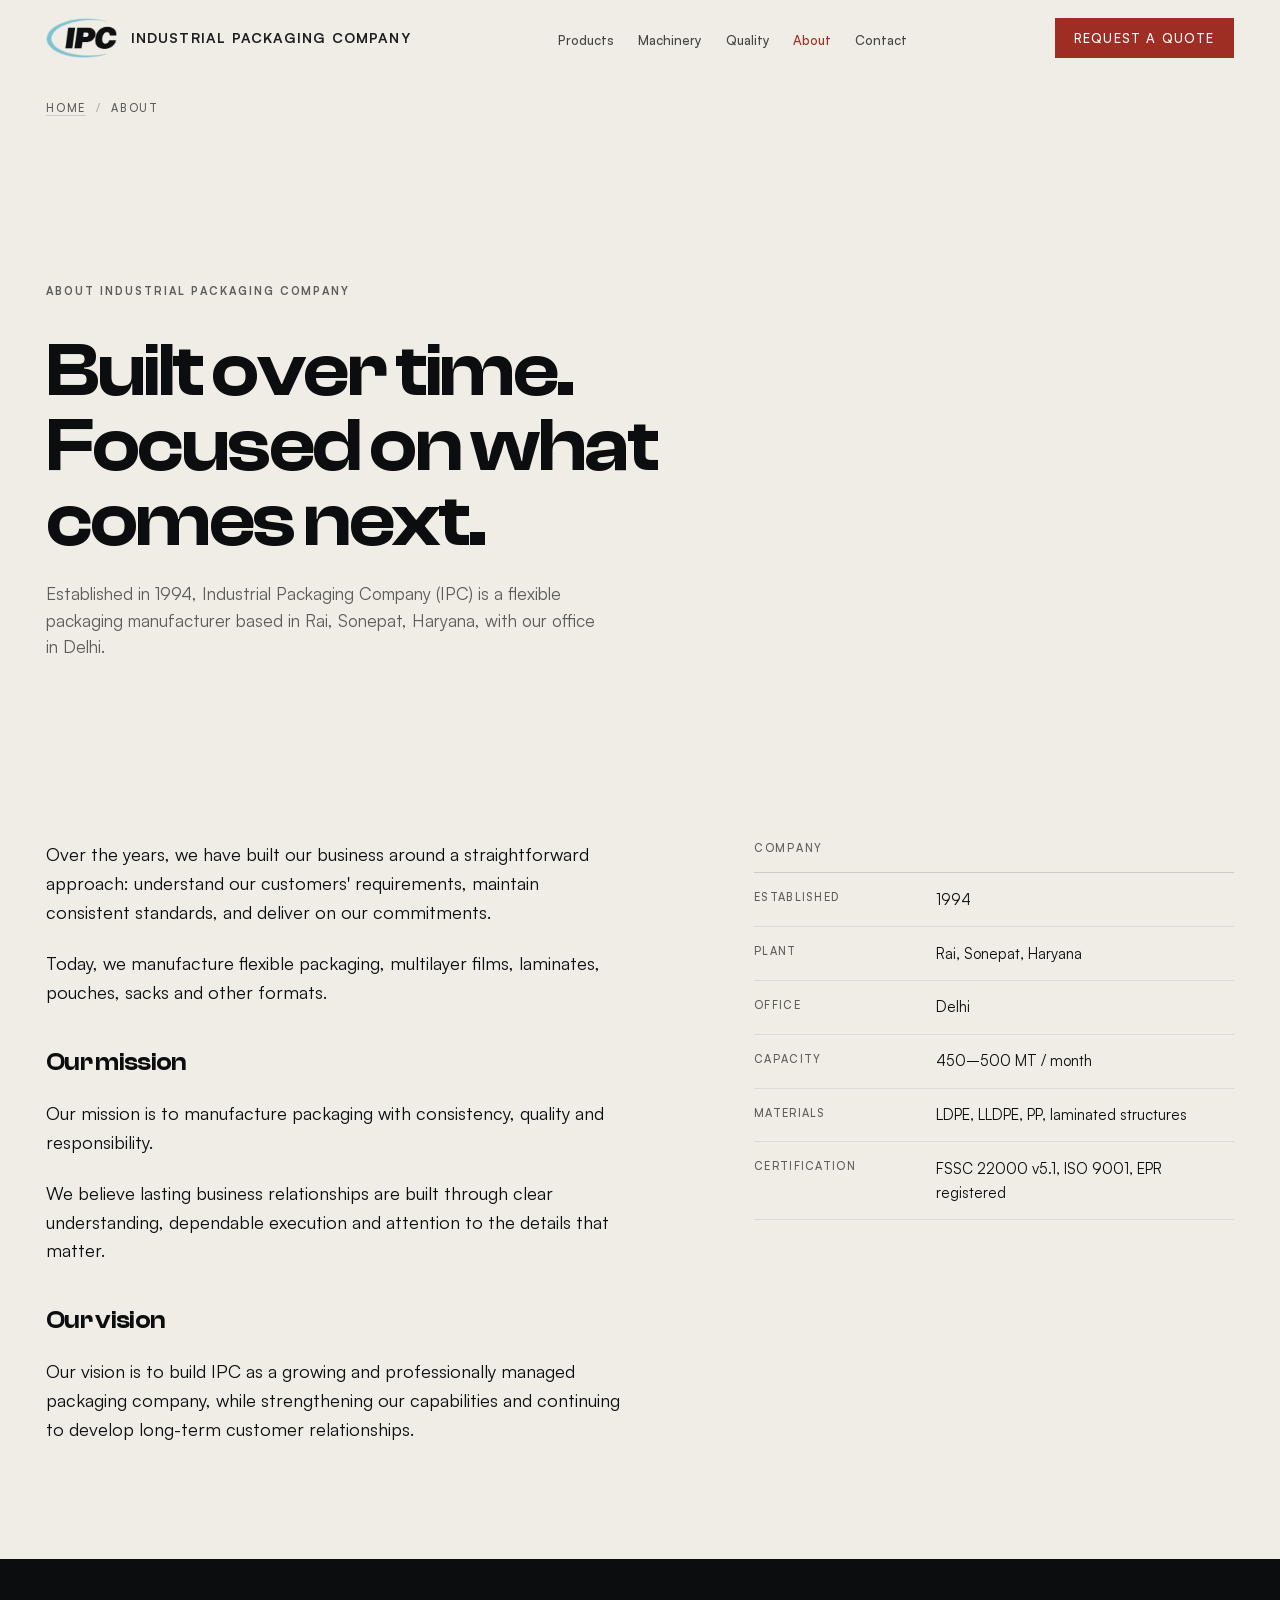
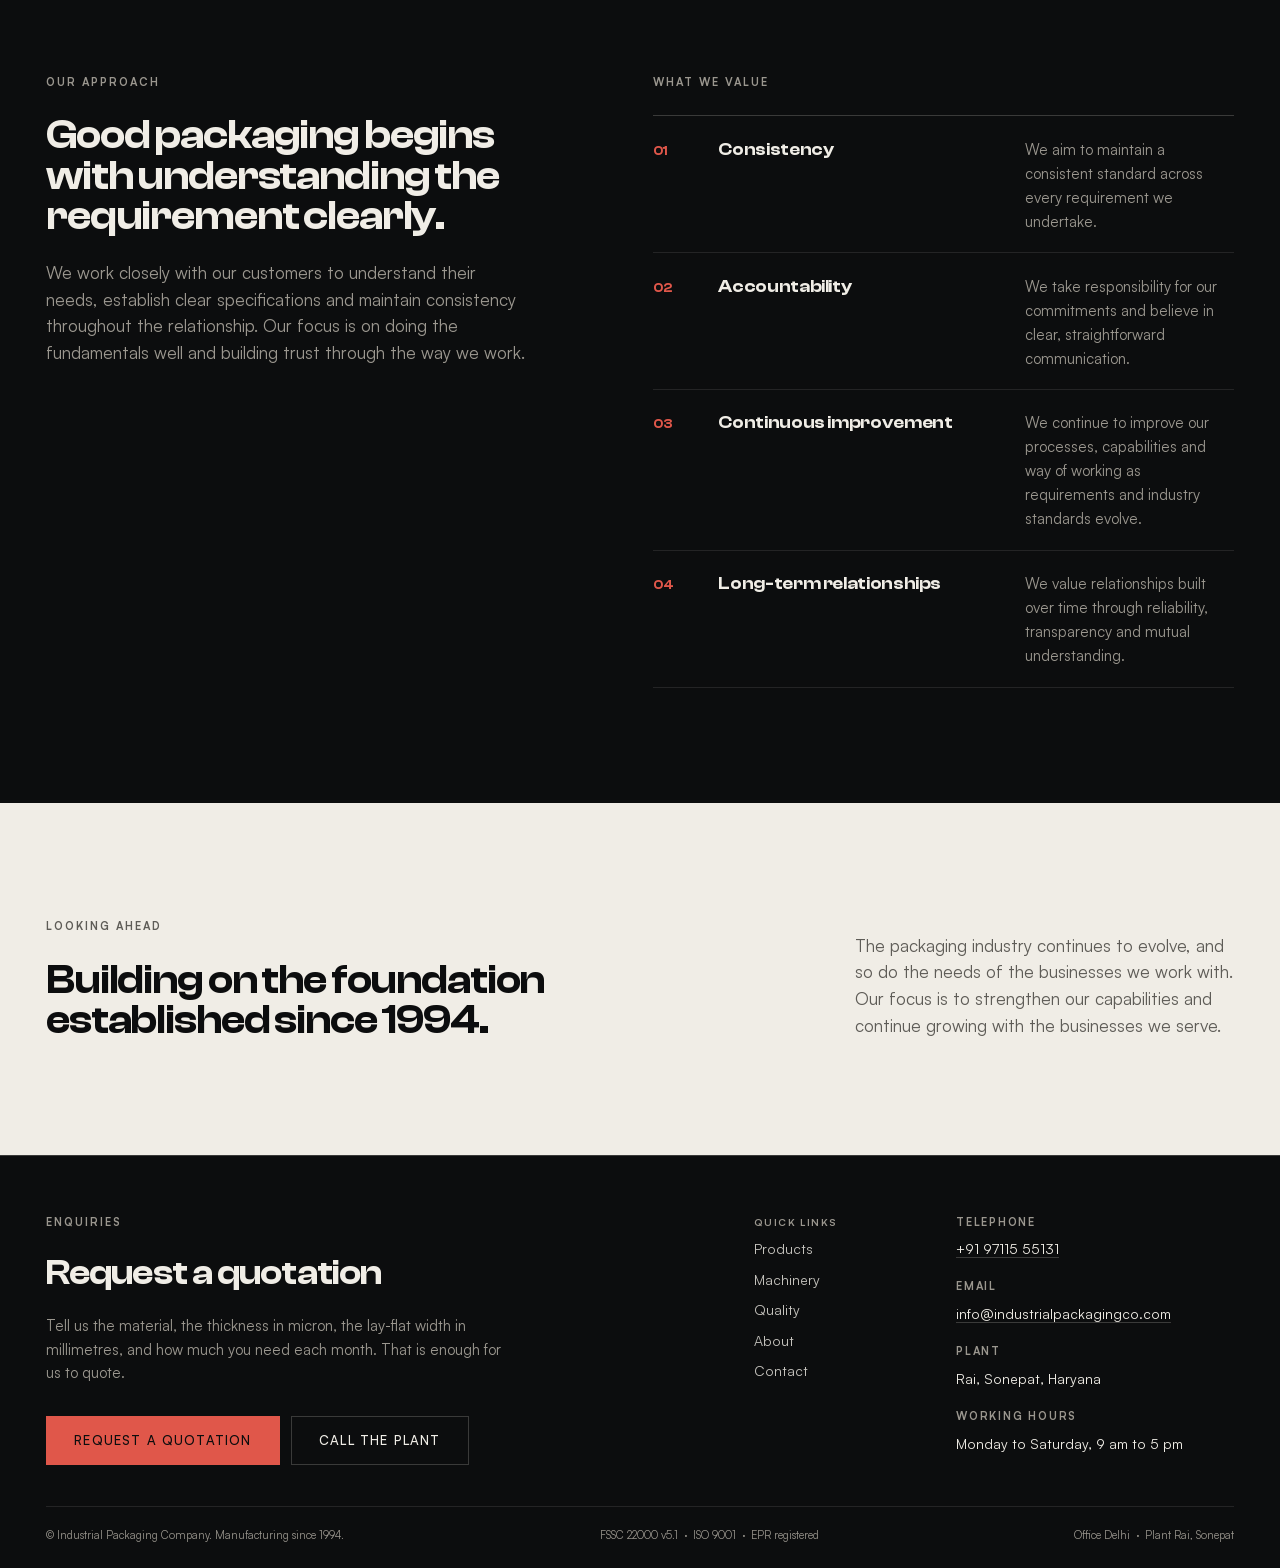
==== about/index.html @ 9cf0a2ac "Add files via upload website files" ====
<!doctype html>
<html lang="en" data-nav="bone">
<head>
<meta charset="utf-8">
<meta name="viewport" content="width=device-width,initial-scale=1">
<title>About — Flexible Packaging Manufacturer Since 1994</title>
<meta name="description" content="Industrial Packaging Company has made flexible packaging since 1994, from a plant in Haryana with an office in Delhi.">
<link rel="canonical" href="https://www.industrialpackagingco.com/about/">
<meta property="og:type" content="website">
<meta property="og:site_name" content="Industrial Packaging Company">
<meta property="og:title" content="About — Flexible Packaging Manufacturer Since 1994">
<meta property="og:description" content="Industrial Packaging Company has made flexible packaging since 1994, from a plant in Haryana with an office in Delhi.">
<meta property="og:url" content="https://www.industrialpackagingco.com/about/">
<meta property="og:image" content="https://www.industrialpackagingco.com/assets/img/og.jpg">
<meta name="twitter:card" content="summary_large_image">
<meta name="theme-color" content="#0C0D0E">
<link rel="icon" href="/assets/img/favicon.svg" type="image/svg+xml">
<link rel="preload" href="/assets/fonts/clash-600.woff2" as="font" type="font/woff2" crossorigin>
<link rel="preload" href="/assets/fonts/satoshi-400.woff2" as="font" type="font/woff2" crossorigin>
<link rel="stylesheet" href="/assets/css/main.css">
<script>document.documentElement.className+=" js";setTimeout(function(){if(!window.__ipc)document.documentElement.classList.remove("js")},2500)</script>
<script type="application/ld+json">{"@context": "https://schema.org", "@type": "AboutPage", "name": "About", "url": "https://www.industrialpackagingco.com/about/", "description": "Flexible packaging manufacturer at Rai, Haryana since 1994.", "isPartOf": {"@type": "WebSite", "name": "Industrial Packaging Company", "url": "https://www.industrialpackagingco.com/"}, "about": {"@type": "Organization", "name": "Industrial Packaging Company", "telephone": "+919711555131", "email": "info@industrialpackagingco.com", "address": {"@type": "PostalAddress", "streetAddress": "Rai Industrial Estate", "addressLocality": "Sonepat", "addressRegion": "Haryana", "postalCode": "131029", "addressCountry": "IN"}}}</script><script type="application/ld+json">{"@context": "https://schema.org", "@type": "BreadcrumbList", "itemListElement": [{"@type": "ListItem", "position": 1, "name": "Home", "item": "https://www.industrialpackagingco.com/"}, {"@type": "ListItem", "position": 2, "name": "About", "item": "https://www.industrialpackagingco.com/about/"}]}</script>
</head>
<body>
<a class="skip" href="#main">Skip to content</a>
<header class="nav" id="nav">
  <div class="nav__in">
    <a class="brand" href="/" data-brand aria-label="Industrial Packaging Company &mdash; home">
      <span class="brand__mark">
        <img class="brand__swoosh" src="/assets/img/logo-swoosh.png" alt="" width="186"
             height="105" decoding="async">
        <img class="brand__d" src="/assets/img/logo-letters-dark.png" alt="" width="186"
             height="105" decoding="async">
        <img class="brand__l" src="/assets/img/logo-letters-light.png" alt="" width="186"
             height="105" decoding="async">
      </span>
      <small>Industrial Packaging Company</small></a>
    <nav aria-label="Primary"><ul class="nav__links"><li><a href="/products/">Products</a></li><li><a href="/machinery/">Machinery</a></li><li><a href="/quality/">Quality</a></li><li><a href="/about/" aria-current="page">About</a></li><li><a href="/contact/">Contact</a></li></ul></nav>
    <a class="btn btn--fill nav__cta" href="/contact/#enquiry">Request a quote</a>
    <button class="nav__burger" type="button" aria-expanded="false" aria-controls="navpanel">
      <span class="bars" aria-hidden="true"></span><span class="txt">Menu</span>
    </button>
  </div>
  <div class="nav__panel" id="navpanel">
    <p class="nav__head">Products</p>
    <ul><li><a href="/products/#flexible-packaging">Flexible Packaging</a></li><li><a href="/products/#ldpe-films">LDPE Films</a></li><li><a href="/products/#poly-films">Poly Films</a></li><li><a href="/products/#shrink-films">Shrink Films</a></li><li><a href="/products/#laminated-films">Laminated Films</a></li><li><a href="/products/#custom-packaging">Custom Packaging</a></li></ul>
    <p class="nav__head">Company</p>
    <ul><li><a href="/machinery/">Machinery</a></li><li><a href="/quality/">Quality</a></li><li><a href="/about/">About</a></li><li><a href="/contact/">Contact</a></li></ul>
    <a class="btn btn--fill" href="/contact/#enquiry">Request a quote <span aria-hidden="true">&rarr;</span></a>
  </div>
</header><main id="main" tabindex="-1"><div class="wrap"><p class="crumb"><a href="/">Home</a><i aria-hidden="true">/</i>About</p></div>
  <section class="phead" data-tone="bone">
    <div class="wrap g12">
      <div class="c1-7">
        <p class="eyebrow">About Industrial Packaging Company</p>
        <h1 data-rev>Built over time. Focused on what comes next.</h1>
        <p class="lead" data-rev>Established in 1994, Industrial Packaging Company (IPC) is a flexible packaging manufacturer based in Rai, Sonepat, Haryana, with our office in Delhi.</p>
      </div>
      
    </div>
  </section>
  <section class="sec" data-tone="bone">
    <div class="wrap g12" style="row-gap:3rem">
      <div class="c1-6 prose" data-rev-group>
        <p>Over the years, we have built our business around a straightforward approach:
          understand our customers' requirements, maintain consistent standards, and deliver on
          our commitments.</p>
        <p>Today, we manufacture flexible packaging, multilayer films, laminates, pouches, sacks
          and other formats.</p>
        <h2>Our mission</h2>
        <p>Our mission is to manufacture packaging with consistency, quality and responsibility.</p>
        <p>We believe lasting business relationships are built through clear understanding,
          dependable execution and attention to the details that matter.</p>
        <h2>Our vision</h2>
        <p>Our vision is to build IPC as a growing and professionally managed packaging company,
          while strengthening our capabilities and continuing to develop long-term customer
          relationships.</p>
      </div>
      <div class="c8-12">
        <table class="dt" data-rev><caption>Company</caption><tbody>
          <tr><th scope="row">Established</th><td>1994</td></tr>
          <tr><th scope="row">Plant</th><td>Rai, Sonepat, Haryana</td></tr>
          <tr><th scope="row">Office</th><td>Delhi<!-- PLACEHOLDER: full registered office address --></td></tr>
          <tr><th scope="row">Capacity</th><td>450–500 MT / month</td></tr>
          <tr><th scope="row">Materials</th><td>LDPE, LLDPE, PP, laminated structures</td></tr>
          <tr><th scope="row">Certification</th><td>FSSC 22000 v5.1, ISO 9001, EPR registered</td></tr>
        </tbody></table>
      </div>
    </div>
  </section>
  <section class="sec" data-tone="ink" aria-labelledby="appr-h">
    <div class="wrap g12" style="row-gap:3rem">
      <div class="c1-5">
        <p class="eyebrow" data-rev>Our approach</p>
        <h2 id="appr-h" data-rev style="font-size:var(--f-l)">Good packaging begins with
          understanding the requirement clearly.</h2>
        <p class="lead" data-rev style="margin-top:1.5rem">We work closely with our customers
          to understand their needs, establish clear specifications and maintain consistency
          throughout the relationship. Our focus is on doing the fundamentals well and building
          trust through the way we work.</p>
      </div>
      <div class="c7-12">
        <p class="eyebrow" data-rev>What we value</p>
        <ul class="ind" data-rev-group><li data-rev><i>01</i><b>Consistency</b><span>We aim to maintain a consistent standard across every requirement we undertake.</span></li><li data-rev><i>02</i><b>Accountability</b><span>We take responsibility for our commitments and believe in clear, straightforward communication.</span></li><li data-rev><i>03</i><b>Continuous improvement</b><span>We continue to improve our processes, capabilities and way of working as requirements and industry standards evolve.</span></li><li data-rev><i>04</i><b>Long-term relationships</b><span>We value relationships built over time through reliability, transparency and mutual understanding.</span></li></ul>
      </div>
    </div>
  </section>
  <section class="sec" data-tone="bone" aria-labelledby="ahead-h">
    <div class="wrap g12">
      <div class="c1-7">
        <p class="eyebrow" data-rev>Looking ahead</p>
        <h2 id="ahead-h" data-rev style="font-size:var(--f-l)">Building on the foundation
          established since 1994.</h2>
      </div>
      <div class="c9-12" style="align-self:end">
        <p class="lead" data-rev>The packaging industry continues to evolve, and so do the needs
          of the businesses we work with. Our focus is to strengthen our capabilities and
          continue growing with the businesses we serve.</p>
      </div>
    </div>
  </section></main>
<footer class="foot" data-tone="ink">
  <div class="wrap">
    <div class="g12 foot__top">
      <div class="c1-7">
        <p class="eyebrow">Enquiries</p>
        <h2 class="foot__h">Request a quotation</h2>
        <p class="lead">Tell us the material, the thickness in micron, the lay-flat width in
          millimetres, and how much you need each month. That is enough for us to quote.</p>
        <div class="btn-row" style="margin-top:2rem">
          <a class="btn btn--fill" href="/contact/#enquiry">Request a quotation</a>
          <a class="btn btn--line" href="tel:+919711555131">Call the plant</a>
        </div>
      </div>
      <div class="c8-10 foot__links">
        <span class="foot__lab">Quick links</span>
        <ul><li><a href="/products/">Products</a></li><li><a href="/machinery/">Machinery</a></li><li><a href="/quality/">Quality</a></li><li><a href="/about/">About</a></li><li><a href="/contact/">Contact</a></li></ul>
      </div>
      <div class="c10-13 foot__meta">
        <div><span>Telephone</span>
          <a href="tel:+919711555131">+91 97115 55131</a></div>
        <div><span>Email</span>
          <a href="mailto:info@industrialpackagingco.com">info@industrialpackagingco.com</a></div>
        <div><span>Plant</span>Rai, Sonepat, Haryana</div>
        <div><span>Working hours</span>Monday to Saturday, 9 am to 5 pm</div>
      </div>
    </div>
    <div class="foot__base">
      <span>&copy; Industrial Packaging Company. Manufacturing since 1994.</span>
      <span>FSSC 22000 v5.1 &nbsp;·&nbsp; ISO 9001 &nbsp;·&nbsp; EPR registered</span>
      <span>Office Delhi &nbsp;·&nbsp; Plant Rai, Sonepat</span>
    </div>
  </div>
</footer>
<script src="/assets/js/vendor/lenis.min.js" defer></script>
<script src="/assets/js/vendor/gsap.min.js" defer></script>
<script src="/assets/js/vendor/ScrollTrigger.min.js" defer></script>
<script src="/assets/js/main.js" defer></script>
</body></html>
---- assets/css/main.css ----
/* ══════════════════════════════════════════════════════════════════════════
   INDUSTRIAL PACKAGING COMPANY — Bold Contemporary
   Ink and bone at full contrast, one deep red. Clash Display for the
   statements, Satoshi for reading. Tone is a property of a section, so the
   light/dark rhythm survives with JavaScript switched off entirely.
   ══════════════════════════════════════════════════════════════════════════ */

@font-face{font-family:"D";src:url("../fonts/clash-600.woff2") format("woff2");font-weight:600;font-display:swap}
@font-face{font-family:"D";src:url("../fonts/clash-700.woff2") format("woff2");font-weight:700;font-display:swap}
@font-face{font-family:"T";src:url("../fonts/satoshi-400.woff2") format("woff2");font-weight:400;font-display:swap}
@font-face{font-family:"T";src:url("../fonts/satoshi-500.woff2") format("woff2");font-weight:500;font-display:swap}
@font-face{font-family:"T";src:url("../fonts/satoshi-700.woff2") format("woff2");font-weight:700;font-display:swap}

:root{
  --ink:#0C0D0E; --bone:#F0EDE6; --red:#B5342B; --ash:#8B8880;
  --bg:var(--bone); --fg:var(--ink); --dim:#5E5C57; --accent:#9E2D24; --on-accent:#FFF;
  --rule:rgba(12,13,14,.15); --rule-2:rgba(12,13,14,.08); --wash:rgba(12,13,14,.04);
  --pad:clamp(1.25rem,3.6vw,4rem); --maxw:1720px; --gap:clamp(1rem,2vw,2.25rem);
  --nav-h:76px; --ease:cubic-bezier(.16,1,.3,1);
  --f-mega:clamp(2.75rem,7.2vw,7.25rem);
  --f-xl:clamp(2.25rem,5.2vw,5rem);
  --f-l:clamp(1.75rem,3.2vw,3rem);
  --f-m:clamp(1.25rem,1.9vw,1.75rem);
  --f-s:clamp(1.0625rem,1.35vw,1.25rem);
}
[data-tone="ink"]{--bg:var(--ink);--fg:var(--bone);--dim:#9B978F;--accent:#E0574A;
  --on-accent:var(--ink);--rule:rgba(240,237,230,.2);--rule-2:rgba(240,237,230,.1);
  --wash:rgba(240,237,230,.05)}

*,*::before,*::after{box-sizing:border-box}
html{-webkit-text-size-adjust:100%}
html.lenis,html.lenis body{height:auto}
.lenis.lenis-smooth{scroll-behavior:auto!important}
body{margin:0;background:var(--bone);color:var(--ink);
  font-family:"T",system-ui,-apple-system,sans-serif;font-size:1.0625rem;line-height:1.6;
  -webkit-font-smoothing:antialiased;overflow-x:hidden}
@media (min-width:1200px){body{font-size:1.125rem}}
img,svg{display:block;max-width:100%}img{height:auto}
a{color:inherit}
[data-tone]{background:var(--bg);color:var(--fg)}

/* ── layout ─────────────────────────────────────────────────────────────── */
.wrap{max-width:var(--maxw);margin:0 auto;padding-inline:var(--pad)}
.g12{display:grid;grid-template-columns:repeat(12,minmax(0,1fr));column-gap:var(--gap)}
.c1-3{grid-column:1/4}.c1-4{grid-column:1/5}.c1-5{grid-column:1/6}.c1-6{grid-column:1/7}
.c1-7{grid-column:1/8}.c1-8{grid-column:1/9}.c1-12{grid-column:1/13}
.c4-8{grid-column:4/9}.c5-8{grid-column:5/9}.c5-12{grid-column:5/13}.c6-12{grid-column:6/13}
.c7-12{grid-column:7/13}.c8-12{grid-column:8/13}.c9-12{grid-column:9/13}
.c8-10{grid-column:8/10}.c10-13{grid-column:10/13}
@media (max-width:900px){
  .c1-3,.c1-4,.c1-5,.c1-6,.c1-7,.c1-8,.c4-8,.c5-8,.c5-12,.c6-12,.c7-12,.c8-10,.c8-12,
  .c9-12,.c10-13{grid-column:1/13}
  .g12{row-gap:2rem}
}
.sec{padding-block:clamp(4.5rem,9vw,9rem);position:relative}
.sec--sm{padding-block:clamp(3.25rem,6vw,6rem)}
.sec--flush{padding-block:0}
section[id],main[id],.blk[id]{scroll-margin-top:5rem}
main:focus{outline:none}
hr.rule{height:1px;background:var(--rule);border:0;margin:0}

/* ── type ───────────────────────────────────────────────────────────────── */
h1,h2,h3,h4{font-family:"D",system-ui,sans-serif;margin:0;font-weight:600;
  letter-spacing:-.022em;line-height:.98;text-wrap:balance}
.mega{font-size:var(--f-mega);letter-spacing:-.032em;line-height:.92}
h1{font-size:var(--f-xl);letter-spacing:-.028em}
h2{font-size:var(--f-xl);letter-spacing:-.028em}
h3{font-size:var(--f-m);letter-spacing:-.018em;line-height:1.08}
h4{font-family:"T";font-weight:700;font-size:1.0625rem;letter-spacing:-.008em;line-height:1.3}
p{margin:0 0 1.25em;max-width:58ch}p:last-child{margin-bottom:0}
strong,b{font-weight:700}
.lead{font-size:var(--f-s);color:var(--dim);max-width:46ch;line-height:1.55}
.eyebrow{font-family:"T";font-size:.6875rem;font-weight:700;letter-spacing:.18em;
  text-transform:uppercase;color:var(--dim);margin:0 0 1.5rem;display:block}
h2+.lead,h3+.lead,h2+p,h3+p{margin-top:1.5rem}
.s-head{margin-bottom:clamp(2.75rem,4.5vw,4.5rem)}
.num{font-family:"D";font-weight:600;font-size:.875rem;color:var(--accent);display:block}
.dim{color:var(--dim)}.acc{color:var(--accent)}
a:focus-visible,button:focus-visible,input:focus-visible,select:focus-visible,
textarea:focus-visible,[tabindex]:focus-visible{outline:2px solid var(--accent);outline-offset:3px}

/* placeholder marking */
[data-placeholder]{border-bottom:1px dotted var(--accent);text-underline-offset:3px}
.badge{position:fixed;right:0;bottom:0;z-index:120;pointer-events:none;
  font-family:"T";font-size:.5625rem;font-weight:500;letter-spacing:.11em;text-transform:uppercase;
  background:var(--ink);color:rgba(240,237,230,.82);border-left:3px solid var(--red);
  padding:.45rem .7rem;line-height:1;white-space:nowrap}
@media (max-width:560px){.badge{font-size:.5rem;padding:.4rem .55rem}}

/* ── buttons ────────────────────────────────────────────────────────────── */
.btn{display:inline-flex;align-items:center;gap:.75rem;font-family:"T";font-size:.8125rem;
  font-weight:500;letter-spacing:.09em;text-transform:uppercase;text-decoration:none;
  padding:1.05rem 1.7rem;border:1.5px solid transparent;line-height:1;cursor:pointer;
  transition:background-color .2s,color .2s,border-color .2s}
.btn--fill{background:var(--accent);color:var(--on-accent);border-color:var(--accent)}
.btn--fill:hover{background:var(--fg);border-color:var(--fg);color:var(--bg)}
.btn--line{border-color:var(--rule);background:transparent;color:inherit}
.btn--line:hover{border-color:var(--fg)}
.btn-row{display:flex;flex-wrap:wrap;gap:.7rem}
.lk{font-family:"T";font-size:.8125rem;font-weight:500;letter-spacing:.09em;text-transform:uppercase;
  text-decoration:none;border-bottom:1.5px solid var(--rule);padding-bottom:.3rem;
  display:inline-flex;gap:.6rem;align-items:center;transition:color .2s,border-color .2s}
.lk:hover{color:var(--accent);border-color:var(--accent)}

/* ── nav ────────────────────────────────────────────────────────────────── */
.skip{position:absolute;left:1rem;top:.5rem;z-index:200;transform:translateY(-250%);
  background:var(--ink);color:var(--bone);padding:.75rem 1rem;font-family:"T";font-size:.75rem;
  text-transform:uppercase;letter-spacing:.1em;text-decoration:none}
.skip:focus{transform:translateY(0)}
.nav{position:fixed;inset:0 0 auto;z-index:90;color:var(--ink);
  transition:background-color .45s linear,color .45s linear}
.nav__in{max-width:var(--maxw);margin:0 auto;padding-inline:var(--pad);height:var(--nav-h);
  display:flex;align-items:center;justify-content:space-between;gap:2rem;
  transition:height .35s var(--ease)}
.nav.small{background:var(--bg);border-bottom:1px solid var(--rule)}
.nav.small .nav__in{height:60px}
html[data-nav="ink"] .nav{color:var(--bone);--bg:var(--ink);--dim:#9B978F;--accent:#E0574A;
  --on-accent:var(--ink);--rule:rgba(240,237,230,.2)}
html[data-nav="bone"] .nav{color:var(--ink);--bg:var(--bone);--dim:#5E5C57;--accent:#9E2D24;
  --on-accent:#FFF;--rule:rgba(12,13,14,.15)}
.brand{text-decoration:none;display:flex;align-items:center;gap:.85rem}
.brand__mark{position:relative;display:block;height:clamp(32px,3.4vw,40px);aspect-ratio:186/105;
  flex:none;transition:transform .42s var(--ease)}
.brand__mark img{position:absolute;inset:0;width:100%;height:100%;object-fit:contain;display:block}
/* one file per nav tone, so the letters are legible on both */
.brand__l{opacity:0}
html[data-nav="ink"] .brand__d{opacity:0}
html[data-nav="ink"] .brand__l{opacity:1}
/* The swoosh is the logo's own image, revealed by a wedge sweeping round its
   centre. A wedge covers every radius at the angle it reaches, so the thin
   tapered tails come through — a stroked arc could not follow them, because
   they sit at 1.33x the radius of the swoosh's own bounding ellipse.
   Angles: the swoosh runs from 41deg to -41deg the long way round (SVG
   convention); conic-gradient measures from 12 o'clock, hence 131deg. */
@property --sw{syntax:"<percentage>";inherits:false;initial-value:115%}
/* No mask at rest. A conic mask has a hard seam where its sweep begins, and
   the swoosh's lower tail crosses it, so leaving one applied shaved the tail.
   The mask exists only while the animation runs; the end value is past 100%
   so the last frame is fully opaque. */
.brand__swoosh{--sw:115%}
.brand.is-go .brand__mark{transform:scale(.96)}
.brand.is-go .brand__swoosh{
  -webkit-mask-image:conic-gradient(from 131deg at 41.1% 49.5%,
    #000 0,#000 calc(var(--sw) - 3%),transparent var(--sw));
  mask-image:conic-gradient(from 131deg at 41.1% 49.5%,
    #000 0,#000 calc(var(--sw) - 3%),transparent var(--sw));
  animation:brandsw .62s linear both}
@keyframes brandsw{from{--sw:0%}to{--sw:115%}}
.brand small{font-family:"T";font-size:.875rem;font-weight:700;letter-spacing:.085em;
  text-transform:uppercase;color:currentColor;opacity:.92;white-space:nowrap}
@media (max-width:860px){.brand small{display:none}}
@media (prefers-reduced-motion:reduce){
  .brand__mark,.brand.is-go .brand__mark{transition:none;transform:none}
  .brand.is-go .brand__swoosh{animation:none}
}
.nav__links{display:flex;gap:clamp(.9rem,1.9vw,1.9rem);list-style:none;margin:0;padding:0}
.nav__links a{font-family:"T";font-size:.8125rem;font-weight:500;text-decoration:none;
  opacity:.75;transition:opacity .25s,color .25s;padding-block:.35rem}
.nav__links a:hover,.nav__links a[aria-current="page"]{opacity:1;color:var(--accent)}
.nav__cta{padding:.8rem 1.15rem}
.nav__burger{display:none}
@media (max-width:1120px){
  .nav__links,.nav .nav__cta{display:none}
  .nav__burger{display:inline-flex;align-items:center;gap:.6rem;background:none;border:0;
    font-family:"T";font-size:.75rem;font-weight:500;letter-spacing:.1em;text-transform:uppercase;
    color:inherit;cursor:pointer;padding:.5rem 0}
  .nav__burger .bars{display:block;width:22px;height:8px;border-top:2px solid currentColor;
    border-bottom:2px solid currentColor}
  .nav.open{background:var(--bg)}
  .nav__panel{border-top:1px solid var(--rule);padding:1.25rem var(--pad) 2rem;background:var(--bg);
    max-height:calc(100vh - 60px);overflow-y:auto}
  .nav.open .nav__panel{display:block}
  .nav__panel ul{list-style:none;margin:0 0 1.75rem;padding:0}
  .nav__head{font-family:"T";font-size:.6875rem;font-weight:700;letter-spacing:.18em;
    text-transform:uppercase;color:var(--dim);margin:0 0 .5rem;padding-top:.75rem;
    border-top:1px solid var(--rule)}
  .nav__head:first-child{padding-top:0;border-top:0}
  .nav__panel li+li{border-top:1px solid var(--rule-2)}
  .nav__panel a{display:flex;justify-content:space-between;align-items:baseline;padding:.95rem 0;
    text-decoration:none;font-family:"D";font-weight:600;font-size:1.125rem;letter-spacing:-.02em}
  .nav__panel a i{font-style:normal;font-family:"T";font-size:.6875rem;color:var(--dim)}
  .nav__panel .btn{width:100%;justify-content:space-between;margin-top:1.25rem}
}
.nav__panel{display:none}

/* ── hero ───────────────────────────────────────────────────────────────── */
.hero{position:relative;min-height:100svh;display:flex;align-items:flex-end;overflow:hidden}
.hero__bg{position:absolute;inset:0;overflow:hidden;background:var(--ink)}
.hero__bg img{width:100%;height:100%;object-fit:cover;opacity:.72}
.hero__bg>img{object-position:50% 18%}
/* A second photograph fading over the first, used by the hero and by the
   machinery plate. The layer is painted ink behind its photograph: the hero's
   images sit at 72% opacity so the headline reads, and without an opaque
   backing the second would be 72% over the first and both would show. */
.hero__alt,.swap__alt{position:absolute;inset:0;opacity:0;background:var(--ink);
  animation:heroswap 10s ease-in-out infinite}
/* Below the fold the cycle waits until the plate is actually on screen,
   otherwise a visitor arrives mid-cycle and sees nothing change. */
.js .swap__alt{animation-play-state:paused}
.js .swap.is-live .swap__alt{animation-play-state:running}
.swap{position:relative}
.swap__alt img{width:100%;height:100%;object-fit:cover;display:block}
@media (prefers-reduced-motion:reduce){.hero__alt,.swap__alt{animation:none}}
.hero__alt img{object-position:50% 55%}
@keyframes heroswap{0%,32%{opacity:0}48%,84%{opacity:1}100%{opacity:0}}
@media (prefers-reduced-motion:reduce){.hero__alt{animation:none}}
.hero__bg::after{content:"";position:absolute;inset:0;background:
  linear-gradient(to right,rgba(12,13,14,.82) 0%,rgba(12,13,14,.5) 38%,rgba(12,13,14,0) 68%),
  linear-gradient(to bottom,rgba(12,13,14,.55) 0%,rgba(12,13,14,.18) 26%,
    rgba(12,13,14,.66) 60%,rgba(12,13,14,.94) 100%)}
@media (max-width:760px){
  .hero__bg::after{background:linear-gradient(to bottom,rgba(12,13,14,.62) 0%,
    rgba(12,13,14,.3) 22%,rgba(12,13,14,.82) 58%,rgba(12,13,14,.96) 100%)}
}
.hero__in{position:relative;z-index:1;width:100%;padding-bottom:clamp(2.5rem,4vw,3.5rem)}
.hero .eyebrow{margin-bottom:clamp(1.75rem,3.2vw,2.5rem)}
.hero .mega{max-width:21ch;margin-bottom:clamp(2.25rem,3.6vw,3.25rem)}
/* Tuned to the longest line of the tagline: below the width at which it stops
   holding one row, the hero alone steps down so each authored line stays one
   line. Re-check this breakpoint if the tagline changes length. */
@media (max-width:400px){.hero .mega{font-size:calc(10.4vw - 4px)}}
.mask-line{display:block;overflow:hidden;padding-bottom:.08em;margin-bottom:-.08em}
.mask-line>span{display:block}
.hero__foot{display:flex;flex-wrap:wrap;gap:2.25rem 3.5rem;align-items:flex-end;
  justify-content:space-between}
.hero__strip{display:flex;flex-wrap:wrap;border-top:1px solid var(--rule);
  margin-top:clamp(2.5rem,4vw,3.5rem);padding-top:1.5rem;gap:0}
.hero__strip>div{padding-right:2.5rem;margin-right:2.5rem;border-right:1px solid var(--rule)}
.hero__strip>div:last-child{border-right:0;margin-right:0;padding-right:0}
.hero__strip dt{font-family:"T";font-size:.625rem;font-weight:500;letter-spacing:.16em;
  text-transform:uppercase;color:var(--dim);margin-bottom:.4rem}
.hero__strip dd{margin:0;font-family:"D";font-weight:600;font-size:1.0625rem;letter-spacing:-.02em}
@media (max-width:560px){
  .hero__strip{border-top:0;padding-top:0}
  .hero__strip>div{flex:1 1 100%;border-right:0;margin-right:0;padding:.85rem 0;
    border-top:1px solid var(--rule)}
}

/* ── product band ───────────────────────────────────────────────────────── */
/* A scroll container the script advances frame by frame. Because the drift and
   the arrows move the same axis, both can act on it: the band keeps travelling
   and an arrow simply nudges it a card either way. */
.marquee{overflow-x:auto;overflow-y:hidden;position:relative;
  scrollbar-width:none;-ms-overflow-style:none;overscroll-behavior-x:contain;
  -webkit-mask-image:linear-gradient(to right,transparent,#000 8%,#000 92%,transparent);
  mask-image:linear-gradient(to right,transparent,#000 8%,#000 92%,transparent)}
.marquee::-webkit-scrollbar{display:none}
.marquee__track{display:flex;gap:var(--gap);width:max-content;padding-inline:var(--pad)}

.marq-nav{display:flex;gap:.6rem;margin-top:1.5rem}
.marq-nav button{width:46px;height:46px;display:inline-flex;align-items:center;
  justify-content:center;background:none;border:1.5px solid var(--rule);color:inherit;
  cursor:pointer;transition:border-color .2s,color .2s,background-color .2s}
.marq-nav button:hover{border-color:var(--accent);color:var(--accent)}
.marq-nav button:active{background:var(--wash)}
.marq-nav svg{width:16px;height:16px;fill:none;stroke:currentColor;stroke-width:2;
  stroke-linecap:square}

.card{flex:0 0 clamp(17rem,24vw,24rem);text-decoration:none;color:inherit;
  display:flex;flex-direction:column}
.card__fig{aspect-ratio:4/3;overflow:hidden;background:var(--ink);margin-bottom:1.5rem;
  position:relative}
.card__fig img{width:100%;height:100%;object-fit:cover;transition:transform .9s var(--ease)}
.card:hover .card__fig img{transform:scale(1.04)}
.card .num{margin-bottom:.85rem}
.card h3{margin-bottom:.85rem;transition:color .2s}
.card:hover h3{color:var(--accent)}
.card p{font-size:.9375rem;color:var(--dim);max-width:34ch}
.card p:not(.card__spec){margin-bottom:1.1rem}
/* The product name on the index carries the link, so the block needs no
   separate "read more" label under it. */

.card__spec{font-size:.8125rem;color:var(--dim);margin-top:auto;padding-top:1rem;
  border-top:1px solid var(--rule-2)}

@media (prefers-reduced-motion:reduce){
  .marquee{-webkit-mask-image:none;mask-image:none;scroll-snap-type:x proximity}
  .marquee .card{scroll-snap-align:start}
  .marquee .card[aria-hidden="true"]{display:none}
}

/* ── alternating blocks (process) ───────────────────────────────────────── */
.blk{display:grid;grid-template-columns:1fr 1fr;align-items:stretch}
.blk__fig{overflow:hidden;background:var(--ink);min-height:clamp(18rem,32vw,30rem)}
.blk__fig img{width:100%;height:100%;object-fit:cover}
.blk__txt{display:flex;flex-direction:column;justify-content:center;
  padding:clamp(2.5rem,5vw,5rem) clamp(1.5rem,4vw,5rem)}
.blk__txt .num{margin-bottom:1.35rem}
.blk__txt h3{margin-bottom:1.2rem}
.blk__list{list-style:none;margin:2rem 0 0;padding:1.5rem 0 0;border-top:1px solid var(--rule-2);
  font-size:.875rem;color:var(--dim)}
.blk__list li{padding:.3rem 0;position:relative;padding-left:1.1rem}
.blk__list li::before{content:"";position:absolute;left:0;top:1.05em;width:7px;height:1px;
  background:var(--accent)}
.blk--flip .blk__fig{order:2}
@media (max-width:860px){.blk{grid-template-columns:1fr}.blk--flip .blk__fig{order:0}
  .blk__fig{min-height:0;aspect-ratio:16/10}}

/* ── figures / plates ───────────────────────────────────────────────────── */
.plate{position:relative;overflow:hidden;background:var(--ink);margin:0}
.plate img{width:100%;height:100%;object-fit:cover}
.plate figcaption{position:absolute;left:0;bottom:0;font-family:"T";font-size:.625rem;
  font-weight:500;letter-spacing:.14em;text-transform:uppercase;color:var(--bone);
  background:rgba(12,13,14,.78);padding:.5rem .75rem}
.slot{border:1px dashed var(--rule);border-left:3px solid var(--accent);padding:1.1rem 1.3rem;
  font-size:.8125rem;color:var(--dim);line-height:1.6;max-width:48ch}

/* an empty, clearly-labelled frame waiting for a photograph */
.mgrid{display:grid;grid-template-columns:repeat(3,minmax(0,1fr));column-gap:var(--gap);
  row-gap:clamp(2.5rem,4vw,3.5rem)}
@media (max-width:1000px){.mgrid{grid-template-columns:repeat(2,minmax(0,1fr))}}
@media (max-width:620px){.mgrid{grid-template-columns:1fr}}
.mcard h3{margin-bottom:.8rem}
.mcard p{font-size:.9375rem;color:var(--dim);max-width:34ch}
.mcard .num{margin-bottom:.8rem}
.mfig{aspect-ratio:4/3;margin-bottom:1.4rem;overflow:hidden;background:var(--ink)}
.mfig img{width:100%;height:100%;object-fit:cover;display:block}
/* Two QC photographs side by side on the quality page. */
.qcpair{display:grid;grid-template-columns:1fr 1fr;gap:var(--gap)}
.qcpair .plate{aspect-ratio:4/3}
@media (max-width:620px){.qcpair{grid-template-columns:1fr}}
.phframe{aspect-ratio:4/3;margin-bottom:1.4rem;display:flex;align-items:center;
  justify-content:center;text-align:center;padding:1.5rem;
  border:1px dashed var(--rule);background:var(--wash)}
.phframe span{font-family:"T";font-size:.6875rem;font-weight:700;letter-spacing:.16em;
  text-transform:uppercase;color:var(--dim);line-height:1.7;max-width:22ch}
.phframe span b{display:block;font-weight:700;color:var(--accent);margin-bottom:.5rem}

/* Bot trap on the enquiry form. Off-screen rather than display:none, because
   some bots skip fields that are display:none. */
.hp{position:absolute;left:-9999px;width:1px;height:1px;overflow:hidden}

/* ── lists & tables ─────────────────────────────────────────────────────── */
.ind{list-style:none;margin:0;padding:0;border-top:1px solid var(--rule)}
.ind li{display:grid;grid-template-columns:2.5rem minmax(0,1.35fr) minmax(0,1fr);
  gap:var(--gap);align-items:baseline;padding:1.15rem 0;border-bottom:1px solid var(--rule-2)}
.ind i{font-family:"D";font-style:normal;font-weight:600;font-size:.8125rem;color:var(--accent)}
.ind b{font-family:"D";font-weight:600;font-size:clamp(1rem,1.4vw,1.3125rem);
  letter-spacing:-.02em;overflow-wrap:normal;hyphens:none}
.ind span{font-size:.9375rem;color:var(--dim)}
@media (max-width:760px){.ind li{grid-template-columns:2.25rem minmax(0,1fr);row-gap:.4rem}
  .ind span{grid-column:2/3}}

.dt{width:100%;border-collapse:collapse;font-size:.9375rem}
.dt caption{text-align:left;font-family:"T";font-size:.6875rem;font-weight:500;letter-spacing:.16em;
  text-transform:uppercase;color:var(--dim);padding-bottom:.9rem;border-bottom:1px solid var(--rule)}
.dt th,.dt td{text-align:left;vertical-align:top;padding:.9rem 1rem .9rem 0;
  border-bottom:1px solid var(--rule-2);font-weight:400}
.dt th{font-family:"T";font-size:.6875rem;font-weight:500;letter-spacing:.12em;
  text-transform:uppercase;color:var(--dim);width:38%;padding-top:1rem}
.dt td:last-child{padding-right:0}
@media (max-width:600px){.dt th{width:auto;display:block;border-bottom:0;padding-bottom:.2rem}
  .dt td{display:block;padding-top:0}}

.facts{list-style:none;margin:0;padding:0;border-top:1px solid var(--rule)}
.facts li{display:flex;justify-content:space-between;gap:2rem;padding:1rem 0;
  border-bottom:1px solid var(--rule-2);font-size:.9375rem}
.facts b{font-weight:500}.facts span{color:var(--dim)}

.figs{display:grid;grid-template-columns:repeat(4,1fr);column-gap:var(--gap);row-gap:2.5rem}
.figs .v{font-family:"D";font-weight:600;font-size:clamp(2.25rem,4vw,3.75rem);line-height:.9;
  letter-spacing:-.035em;display:block;margin-bottom:.85rem;white-space:nowrap}
.figs .k{font-size:.8125rem;color:var(--dim);display:block}
@media (max-width:760px){.figs{grid-template-columns:1fr 1fr}}
@media (max-width:440px){.figs{grid-template-columns:1fr}}

.tags{display:flex;flex-wrap:wrap;gap:.45rem}
.tag{font-family:"T";font-size:.75rem;font-weight:500;letter-spacing:.06em;text-transform:uppercase;
  border:1px solid var(--rule);padding:.45rem .7rem;color:var(--dim)}

/* ── inner pages ────────────────────────────────────────────────────────── */
.crumb{font-family:"T";font-size:.6875rem;font-weight:500;letter-spacing:.16em;
  text-transform:uppercase;color:var(--dim);padding-top:calc(var(--nav-h) + 1.5rem)}
.crumb a{text-decoration:none;border-bottom:1px solid var(--rule)}
.crumb a:hover{color:var(--accent);border-color:var(--accent)}
.crumb i{font-style:normal;margin-inline:.6rem;opacity:.45}
.phead{padding-top:calc(var(--nav-h) + clamp(3rem,7vw,7rem));
  padding-bottom:clamp(2.5rem,5vw,4.5rem)}
.crumb + .phead{padding-top:clamp(2.5rem,5vw,5rem)}
.phead .eyebrow{margin-bottom:clamp(1.25rem,2.5vw,2rem)}
.phead h1{font-size:clamp(2.5rem,6vw,6rem);letter-spacing:-.032em;margin-bottom:1.4rem}
.prose h2{font-size:clamp(1.375rem,1.9vw,1.875rem);margin-bottom:1rem}
.prose h3{font-size:clamp(1.125rem,1.4vw,1.3125rem);margin:2.25rem 0 .75rem}
.prose>*+h2{margin-top:2.75rem}
.prose ul{margin:0 0 1.25rem;padding:0;list-style:none;max-width:60ch}
.prose ul li{position:relative;padding:.35rem 0 .35rem 1.4rem;font-size:1rem;line-height:1.55}
.prose ul li::before{content:"";position:absolute;left:0;top:1.05em;width:8px;height:1px;
  background:var(--accent)}
.nextprev{display:flex;flex-wrap:wrap;gap:1rem 2rem;justify-content:space-between;
  border-top:1px solid var(--rule);padding-top:1.6rem;font-family:"T";font-size:.875rem}
.nextprev a{text-decoration:none;border-bottom:1px solid var(--rule);padding-bottom:.25rem}
.nextprev a:hover{color:var(--accent);border-color:var(--accent)}

/* ── close ──────────────────────────────────────────────────────────────── */
.close{min-height:78svh;display:flex;align-items:center}
.close .mega{max-width:11ch;margin-bottom:1.6rem}
.close__meta{display:flex;flex-wrap:wrap;gap:1.75rem 3.5rem;margin-top:clamp(2.5rem,4vw,3.5rem)}
.close__meta span{display:block;font-size:.6875rem;font-weight:500;letter-spacing:.16em;
  text-transform:uppercase;color:var(--dim);margin-bottom:.45rem}
.close__meta a{text-decoration:none;border-bottom:1px solid var(--rule)}
.close__meta a:hover{color:var(--accent);border-color:var(--accent)}

/* ── footer ─────────────────────────────────────────────────────────────── */
/* The same block on every page: the enquiry ask, and how to reach us. */
.foot{padding-block:clamp(2.75rem,4.5vw,4.25rem) 1.5rem;border-top:1px solid var(--rule)}
.foot__top{padding-bottom:clamp(2rem,3.2vw,3rem)}
.foot .lead{font-size:.9375rem;max-width:42ch}
.foot__h{font-size:clamp(1.625rem,2.8vw,2.5rem);letter-spacing:-.025em;margin:.9rem 0 1rem}
.foot__links{align-content:start}
.foot__lab,.foot__meta div>span:first-child{display:block;font-family:"T";font-size:.625rem;
  font-weight:700;letter-spacing:.14em;text-transform:uppercase;color:var(--dim);
  margin-bottom:.55rem}
.foot__links ul{list-style:none;margin:0;padding:0;display:grid;gap:.5rem;font-size:.875rem}
.foot__links a{text-decoration:none;color:currentColor;opacity:.82;
  transition:opacity .2s,color .2s}
.foot__links a:hover{opacity:1;color:var(--accent)}
.foot__meta{display:grid;gap:1.1rem;align-content:start;font-size:.875rem}
/* first-child only — the placeholder wrapper is also a span */
.foot__meta div>span:first-child{display:block;font-family:"T";font-size:.6875rem;font-weight:700;
  letter-spacing:.16em;text-transform:uppercase;color:var(--dim);margin-bottom:.45rem}
.foot__meta [data-placeholder]{font-size:1rem;letter-spacing:0;text-transform:none}
.foot__meta a{text-decoration:none;border-bottom:1px solid var(--rule)}
.foot__meta a:hover{color:var(--accent);border-color:var(--accent)}
.foot__base{display:flex;flex-wrap:wrap;gap:.75rem 2.5rem;justify-content:space-between;
  padding-top:1.25rem;border-top:1px solid var(--rule-2);font-size:.6875rem;color:var(--dim)}
@media (max-width:900px){.foot__meta{margin-top:2.5rem}}

/* ── form ───────────────────────────────────────────────────────────────── */
.form{display:grid;grid-template-columns:repeat(2,minmax(0,1fr));gap:1.75rem var(--gap)}
.field{display:flex;flex-direction:column;gap:.5rem}
.field--full{grid-column:1/-1}
.field label,.fs-legend{font-family:"T";font-size:.6875rem;font-weight:500;letter-spacing:.14em;
  text-transform:uppercase;color:var(--dim)}
.field .req{color:var(--accent)}
.field input,.field select,.field textarea{font-family:"T";font-size:1rem;color:var(--fg);
  background:transparent;border:0;border-bottom:1.5px solid var(--rule);padding:.65rem 0;
  border-radius:0;width:100%;transition:border-color .18s}
.field input::placeholder,.field textarea::placeholder{color:var(--dim);opacity:.7}
.field input:hover,.field select:hover,.field textarea:hover{border-color:var(--fg)}
.field select{appearance:none;cursor:pointer}
.field select option{background:var(--bg);color:var(--fg)}
.field textarea{resize:vertical;min-height:5.5rem}
.field input[type=file]{font-size:.875rem;padding:.5rem 0}
.field input[type=file]::file-selector-button{font-family:"T";font-size:.6875rem;font-weight:500;
  letter-spacing:.1em;text-transform:uppercase;background:transparent;border:1.5px solid var(--rule);
  padding:.55rem .85rem;margin-right:.9rem;color:var(--fg);cursor:pointer}
.field .hint{font-size:.75rem;color:var(--dim)}
.field .err{font-size:.75rem;color:var(--accent);min-height:1rem;font-weight:500}
.field.bad input,.field.bad select,.field.bad textarea{border-color:var(--accent)}
.radios{display:flex;gap:1.5rem;padding-top:.3rem}
.radios label{display:flex;align-items:center;gap:.5rem;font-size:1rem;text-transform:none;
  letter-spacing:0;color:var(--fg);cursor:pointer}
.radios input{width:auto;accent-color:var(--accent)}
fieldset{border:0;margin:0;padding:0;display:flex;flex-direction:column;gap:.5rem}
.form__go{grid-column:1/-1;display:flex;flex-wrap:wrap;align-items:center;gap:1.25rem;
  border-top:1px solid var(--rule);padding-top:1.75rem;margin-top:.5rem}
.form__status{font-size:.875rem;line-height:1.5;max-width:44ch}
.form__status.ok{color:var(--accent);font-weight:500}
@media (max-width:760px){.form{grid-template-columns:1fr}}
.contact{border-top:1px solid var(--rule);padding-top:1.4rem}
.contact dt{font-family:"T";font-size:.6875rem;font-weight:500;letter-spacing:.16em;
  text-transform:uppercase;color:var(--dim);margin-bottom:.4rem}
.contact dd{margin:0 0 1.5rem;font-size:1rem;line-height:1.5}
.contact dd:last-child{margin-bottom:0}
.contact a{text-decoration:none;border-bottom:1px solid var(--rule)}
.contact a:hover{color:var(--accent);border-color:var(--accent)}

/* ── motion ─────────────────────────────────────────────────────────────── */
.js [data-rev]{opacity:0;transform:translateY(22px)}
.js [data-rev-group]>*{opacity:0;transform:translateY(18px)}
.js .mask{clip-path:inset(0 0 100% 0)}
.js .mask img{transform:scale(1.06)}
.js [data-hline]{transform:translateY(110%)}
@media (prefers-reduced-motion:reduce){
  *,*::before,*::after{animation-duration:.001ms!important;transition-duration:.001ms!important;
    scroll-behavior:auto!important}
  .js [data-rev],.js [data-rev-group]>*,.js [data-hline]{opacity:1!important;transform:none!important}
  .js .mask{clip-path:none!important}.js .mask img{transform:none!important}
}
.visually-hidden{position:absolute;width:1px;height:1px;padding:0;margin:-1px;overflow:hidden;
  clip:rect(0 0 0 0);white-space:nowrap;border:0}
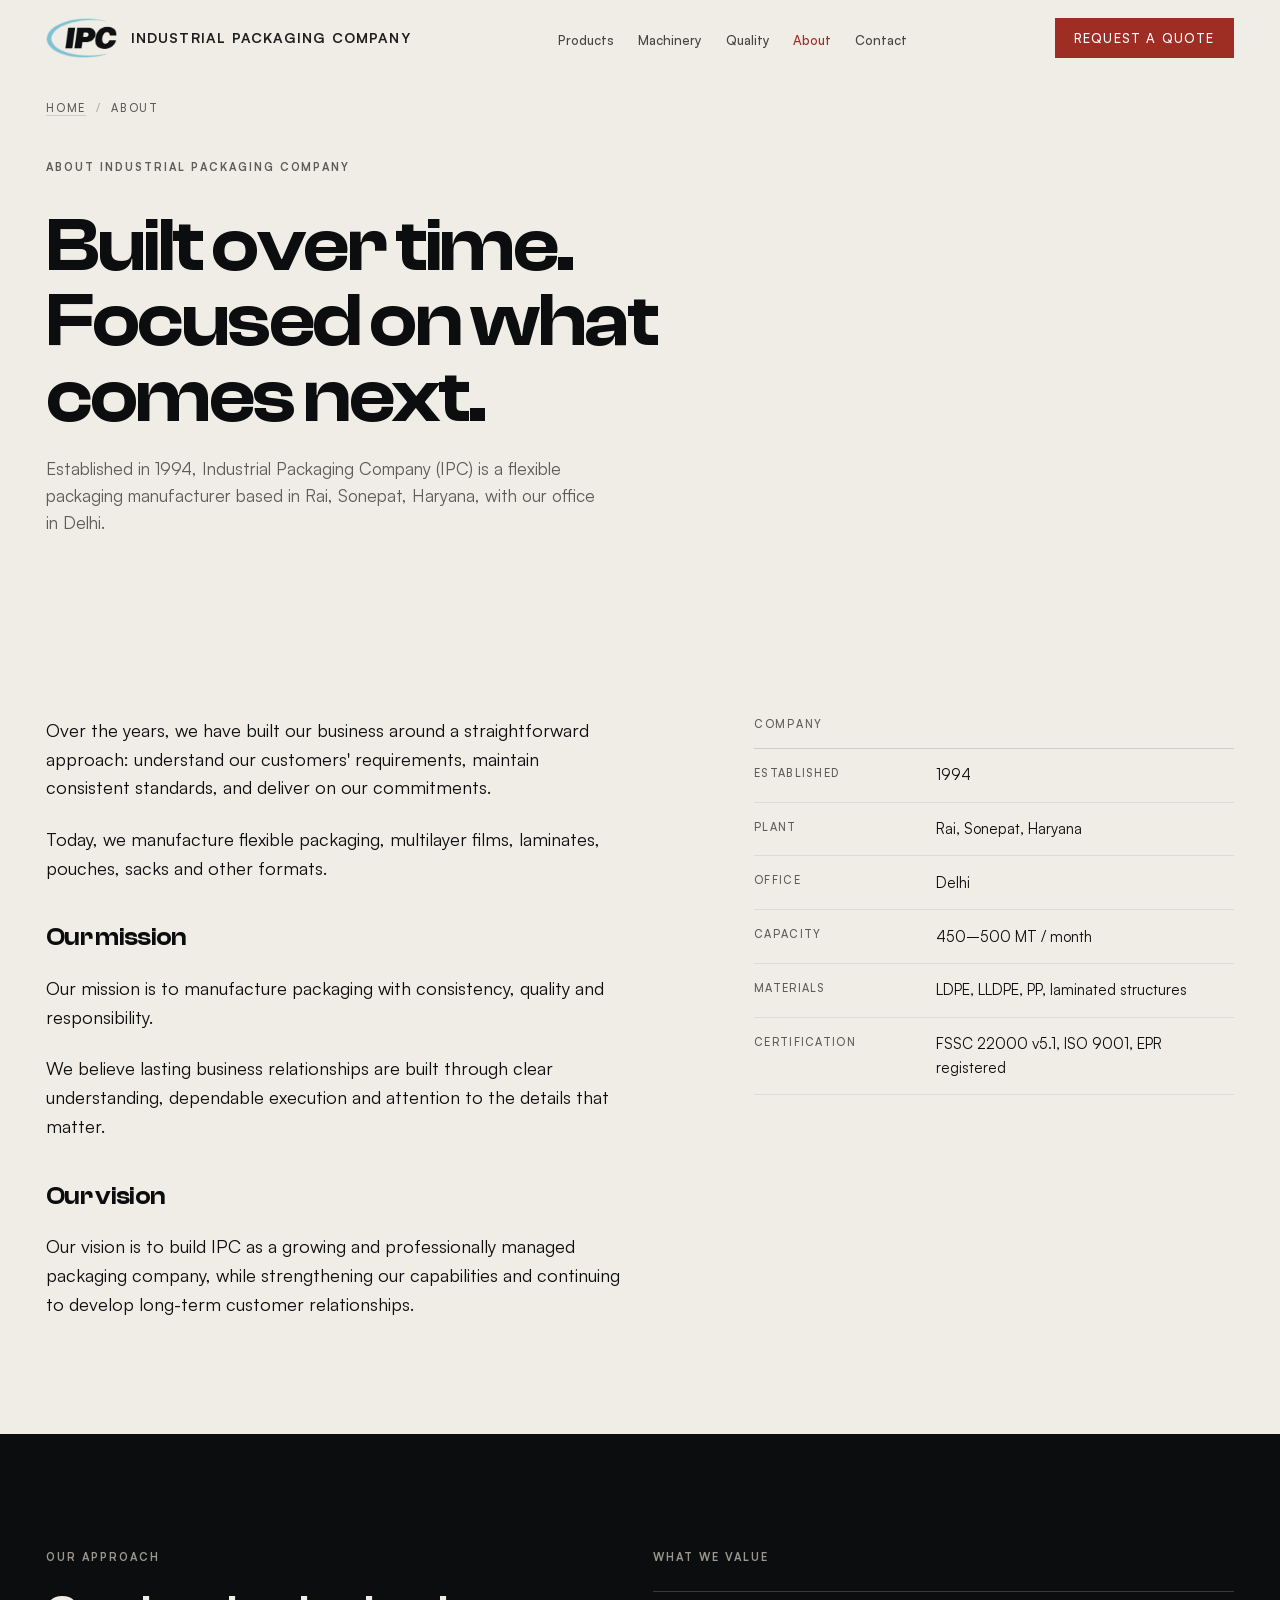
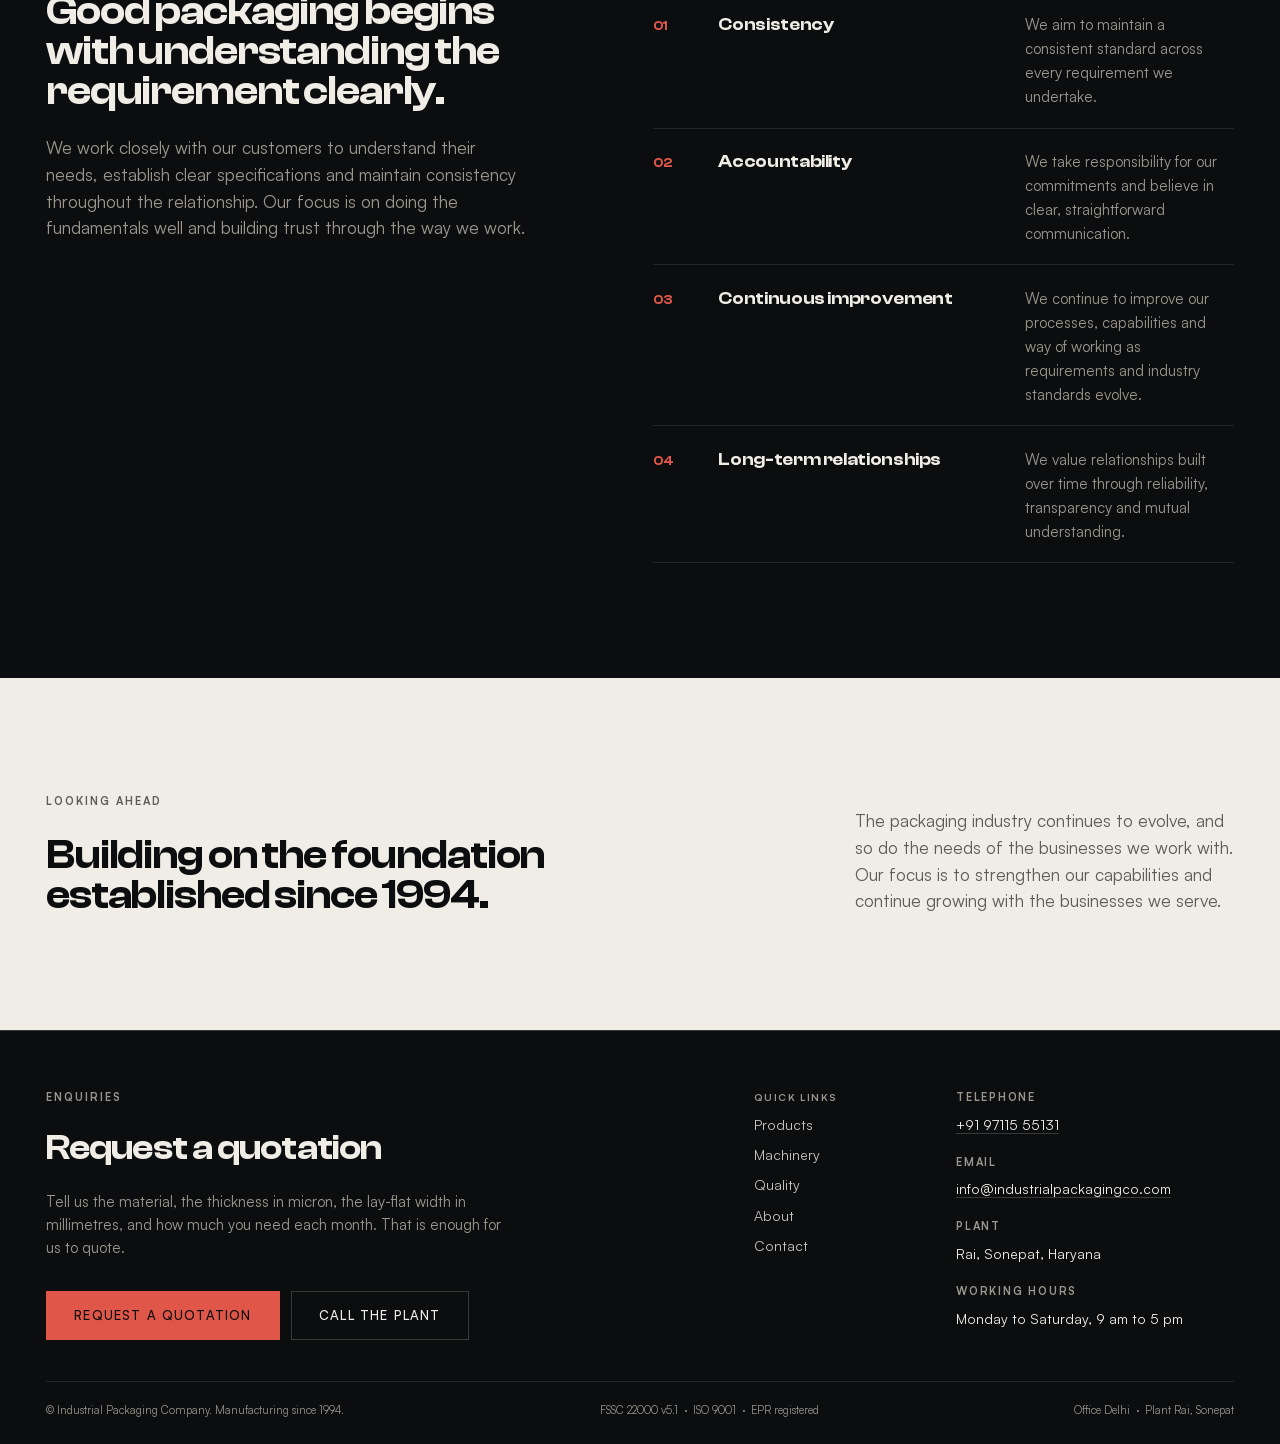
==== commit db285914: "Send enquiries to info@ and tighten page heading spacing" ====
--- a/about/index.html
+++ b/about/index.html
@@ -48,7 +48,7 @@
     <ul><li><a href="/machinery/">Machinery</a></li><li><a href="/quality/">Quality</a></li><li><a href="/about/">About</a></li><li><a href="/contact/">Contact</a></li></ul>
     <a class="btn btn--fill" href="/contact/#enquiry">Request a quote <span aria-hidden="true">&rarr;</span></a>
   </div>
-</header><main id="main" tabindex="-1"><div class="wrap"><p class="crumb"><a href="/">Home</a><i aria-hidden="true">/</i>About</p></div>
+</header><main id="main" tabindex="-1"><div class="wrap crumb-row"><p class="crumb"><a href="/">Home</a><i aria-hidden="true">/</i>About</p></div>
   <section class="phead" data-tone="bone">
     <div class="wrap g12">
       <div class="c1-7">
--- a/assets/css/main.css
+++ b/assets/css/main.css
@@ -376,7 +376,12 @@
 .crumb i{font-style:normal;margin-inline:.6rem;opacity:.45}
 .phead{padding-top:calc(var(--nav-h) + clamp(3rem,7vw,7rem));
   padding-bottom:clamp(2.5rem,5vw,4.5rem)}
-.crumb + .phead{padding-top:clamp(2.5rem,5vw,5rem)}
+/* Keyed to the breadcrumb's WRAPPER, which is what actually sits next to the
+   page head — .crumb is a child of it, so a `.crumb + .phead` selector matches
+   nothing and every inner page clears the fixed header twice over.
+   The crumb above has already paid for the header, so this is plain breathing
+   room between the two, not clearance. */
+.crumb-row + .phead{padding-top:clamp(1.75rem,3.2vw,3.25rem)}
 .phead .eyebrow{margin-bottom:clamp(1.25rem,2.5vw,2rem)}
 .phead h1{font-size:clamp(2.5rem,6vw,6rem);letter-spacing:-.032em;margin-bottom:1.4rem}
 .prose h2{font-size:clamp(1.375rem,1.9vw,1.875rem);margin-bottom:1rem}
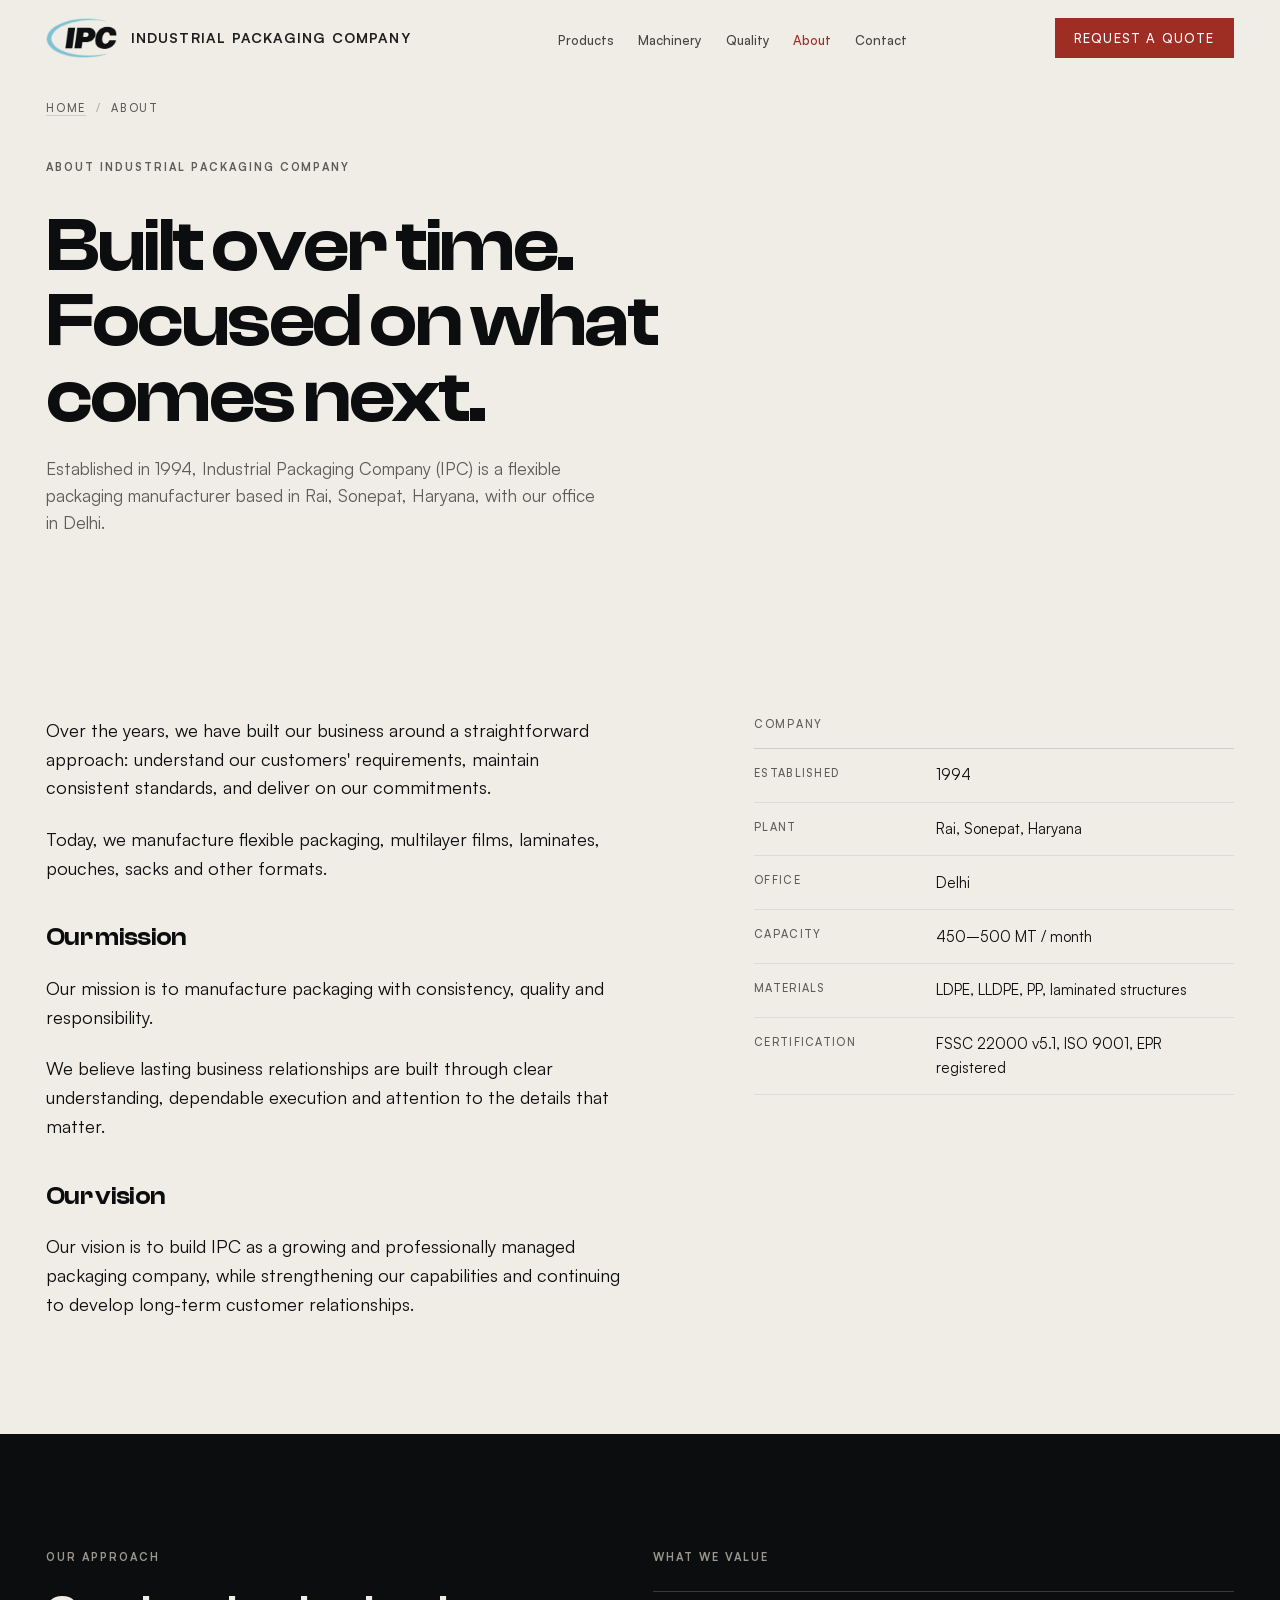
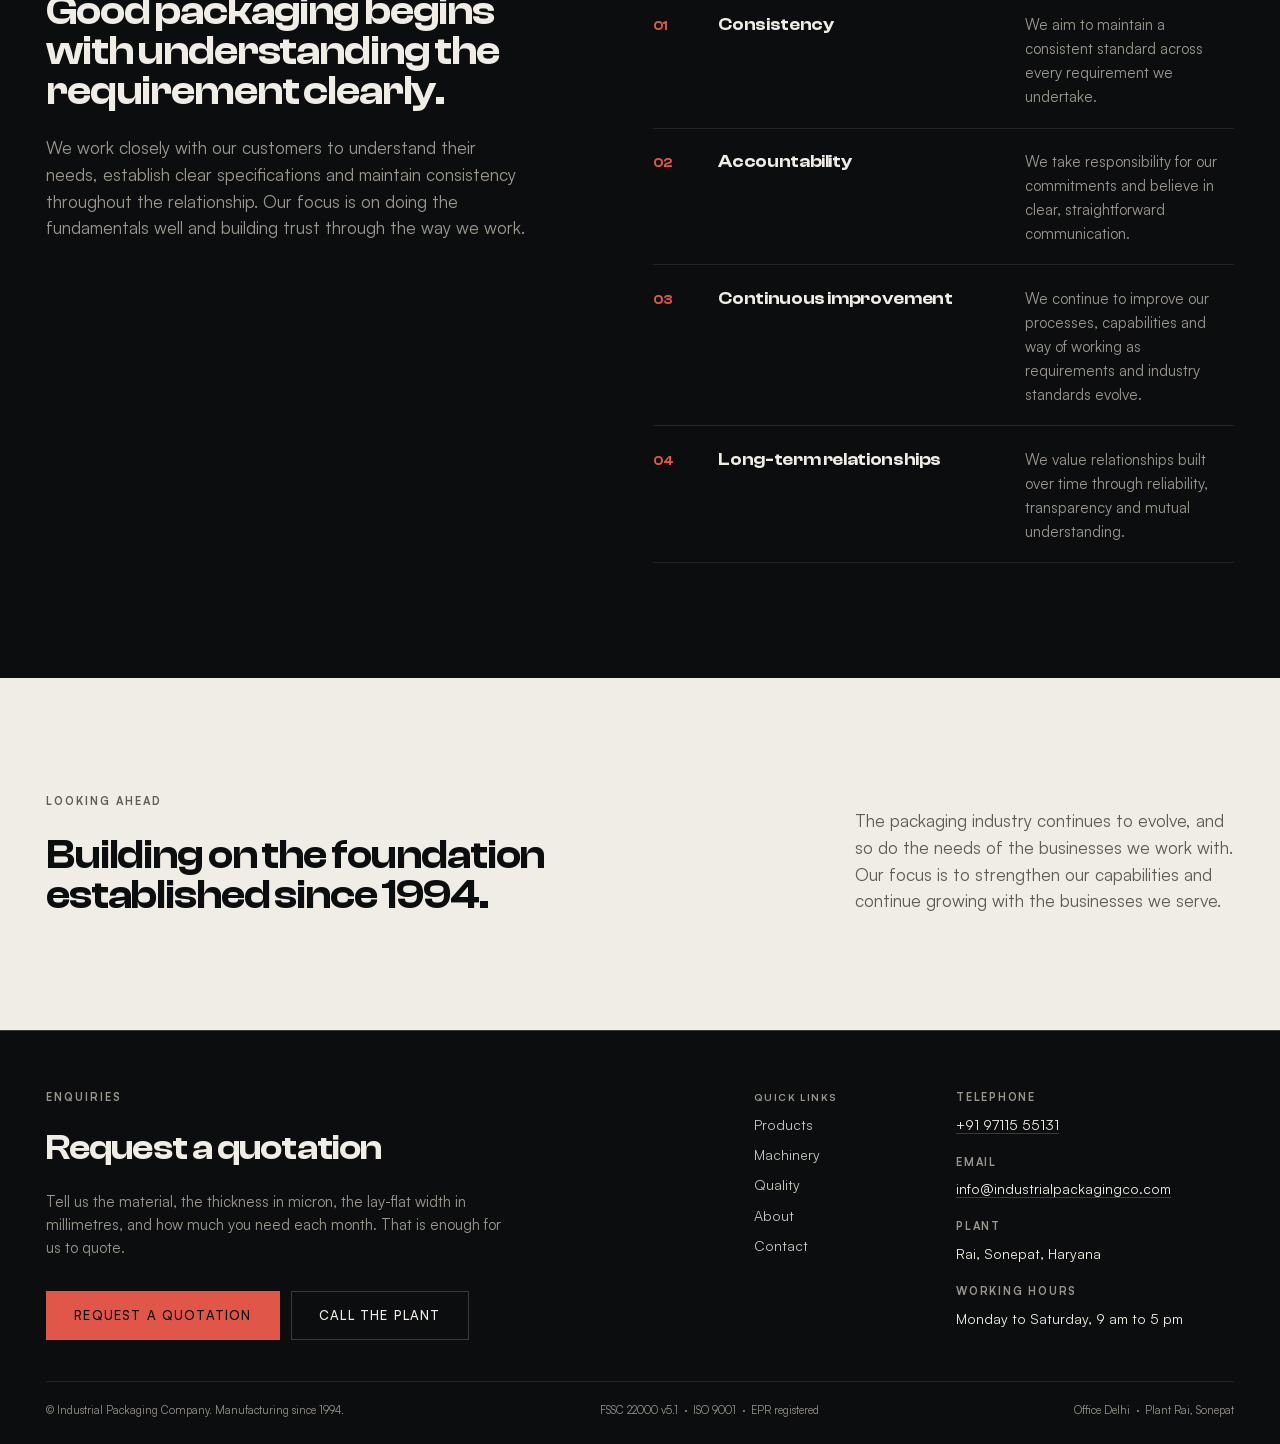
==== commit ad393592: "Add PNG and ICO favicons that Google can actually read" ====
--- a/about/index.html
+++ b/about/index.html
@@ -3,21 +3,24 @@
 <head>
 <meta charset="utf-8">
 <meta name="viewport" content="width=device-width,initial-scale=1">
-<title>About — Flexible Packaging Manufacturer Since 1994</title>
+<title>About — Flexible Packaging Manufacturer Since 1994 | Industrial Packaging Company</title>
 <meta name="description" content="Industrial Packaging Company has made flexible packaging since 1994, from a plant in Haryana with an office in Delhi.">
 <link rel="canonical" href="https://www.industrialpackagingco.com/about/">
 <meta property="og:type" content="website">
 <meta property="og:site_name" content="Industrial Packaging Company">
-<meta property="og:title" content="About — Flexible Packaging Manufacturer Since 1994">
+<meta property="og:title" content="About — Flexible Packaging Manufacturer Since 1994 | Industrial Packaging Company">
 <meta property="og:description" content="Industrial Packaging Company has made flexible packaging since 1994, from a plant in Haryana with an office in Delhi.">
 <meta property="og:url" content="https://www.industrialpackagingco.com/about/">
 <meta property="og:image" content="https://www.industrialpackagingco.com/assets/img/og.jpg">
 <meta name="twitter:card" content="summary_large_image">
 <meta name="theme-color" content="#0C0D0E">
 <link rel="icon" href="/assets/img/favicon.svg" type="image/svg+xml">
+<link rel="icon" href="/assets/img/icon-96.png" type="image/png" sizes="96x96">
+<link rel="icon" href="/favicon.ico" sizes="48x48">
+<link rel="apple-touch-icon" href="/assets/img/icon-180.png">
 <link rel="preload" href="/assets/fonts/clash-600.woff2" as="font" type="font/woff2" crossorigin>
 <link rel="preload" href="/assets/fonts/satoshi-400.woff2" as="font" type="font/woff2" crossorigin>
-<link rel="stylesheet" href="/assets/css/main.css">
+<link rel="stylesheet" href="/assets/css/main.css?v=3c1dd965">
 <script>document.documentElement.className+=" js";setTimeout(function(){if(!window.__ipc)document.documentElement.classList.remove("js")},2500)</script>
 <script type="application/ld+json">{"@context": "https://schema.org", "@type": "AboutPage", "name": "About", "url": "https://www.industrialpackagingco.com/about/", "description": "Flexible packaging manufacturer at Rai, Haryana since 1994.", "isPartOf": {"@type": "WebSite", "name": "Industrial Packaging Company", "url": "https://www.industrialpackagingco.com/"}, "about": {"@type": "Organization", "name": "Industrial Packaging Company", "telephone": "+919711555131", "email": "info@industrialpackagingco.com", "address": {"@type": "PostalAddress", "streetAddress": "Rai Industrial Estate", "addressLocality": "Sonepat", "addressRegion": "Haryana", "postalCode": "131029", "addressCountry": "IN"}}}</script><script type="application/ld+json">{"@context": "https://schema.org", "@type": "BreadcrumbList", "itemListElement": [{"@type": "ListItem", "position": 1, "name": "Home", "item": "https://www.industrialpackagingco.com/"}, {"@type": "ListItem", "position": 2, "name": "About", "item": "https://www.industrialpackagingco.com/about/"}]}</script>
 </head>
@@ -155,5 +158,5 @@
 <script src="/assets/js/vendor/lenis.min.js" defer></script>
 <script src="/assets/js/vendor/gsap.min.js" defer></script>
 <script src="/assets/js/vendor/ScrollTrigger.min.js" defer></script>
-<script src="/assets/js/main.js" defer></script>
+<script src="/assets/js/main.js?v=6e0a638b" defer></script>
 </body></html>
